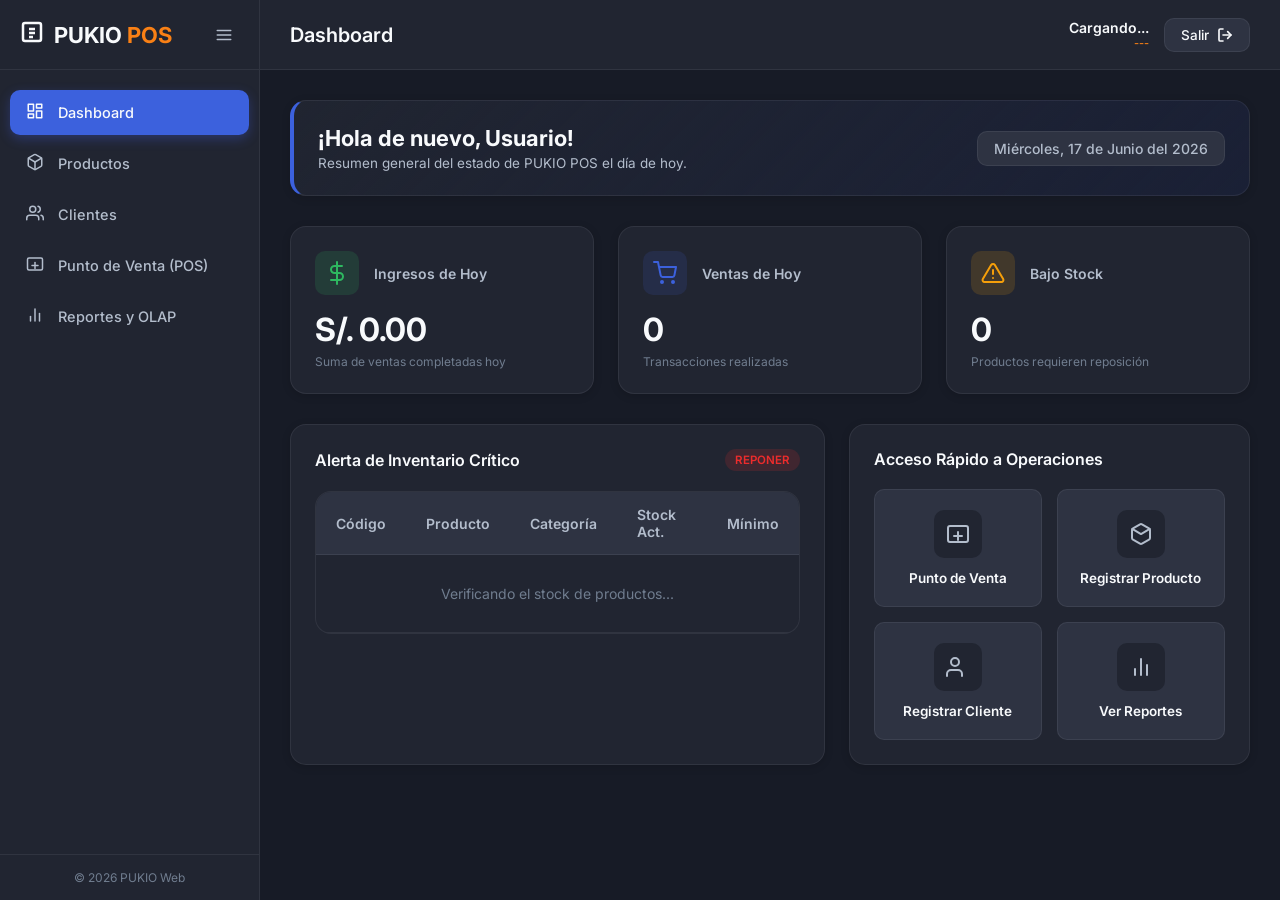
==== frontend/pages/dashboard.html @ 9247fb41 "Version web de Pukio - POS con Java Servlets, Oracle y JS vanilla" ====
<!DOCTYPE html>
<html lang="es">
<head>
    <meta charset="UTF-8">
    <meta name="viewport" content="width=device-width, initial-scale=1.0">
    <title>PUKIO - Dashboard</title>
    
    <!-- Hojas de Estilo -->
    <link rel="stylesheet" href="../css/variables.css">
    <link rel="stylesheet" href="../css/main.css">
    <link rel="stylesheet" href="../css/layout.css">
    <link rel="stylesheet" href="../css/components.css">
    <link rel="stylesheet" href="../css/views/dashboard.css">
</head>
<body>
    <div id="app-container">
        <!-- Sidebar Colapsable -->
        <aside id="sidebar">
            <div class="sidebar-header">
                <div class="sidebar-logo">
                    <span class="logo-icon">
                        <svg width="24" height="24" viewBox="0 0 24 24" fill="none" stroke="currentColor" stroke-width="2.5"><rect x="3" y="3" width="18" height="18" rx="2" ry="2"></rect><line x1="9" y1="9" x2="15" y2="9"></line><line x1="9" y1="13" x2="15" y2="13"></line><line x1="9" y1="17" x2="13" y2="17"></line></svg>
                    </span>
                    <span>PUKIO <span class="logo-highlight">POS</span></span>
                </div>
                <button id="sidebar-toggle-btn">
                    <svg width="18" height="18" viewBox="0 0 24 24" fill="none" stroke="currentColor" stroke-width="2" stroke-linecap="round" stroke-linejoin="round"><line x1="3" y1="12" x2="21" y2="12"></line><line x1="3" y1="6" x2="21" y2="6"></line><line x1="3" y1="18" x2="21" y2="18"></line></svg>
                </button>
            </div>
            
            <ul class="sidebar-menu">
                <li class="menu-item active">
                    <a href="dashboard.html">
                        <span class="menu-icon">
                            <svg width="18" height="18" viewBox="0 0 24 24" fill="none" stroke="currentColor" stroke-width="2" stroke-linecap="round" stroke-linejoin="round"><rect x="3" y="3" width="7" height="9"></rect><rect x="14" y="3" width="7" height="5"></rect><rect x="14" y="12" width="7" height="9"></rect><rect x="3" y="16" width="7" height="5"></rect></svg>
                        </span>
                        <span>Dashboard</span>
                    </a>
                </li>
                <li class="menu-item">
                    <a href="productos.html">
                        <span class="menu-icon">
                            <svg width="18" height="18" viewBox="0 0 24 24" fill="none" stroke="currentColor" stroke-width="2" stroke-linecap="round" stroke-linejoin="round"><path d="M21 16V8a2 2 0 0 0-1-1.73l-7-4a2 2 0 0 0-2 0l-7 4A2 2 0 0 0 3 8v8a2 2 0 0 0 1 1.73l7 4a2 2 0 0 0 2 0l7-4A2 2 0 0 0 21 16z"></path><polyline points="3.27 6.96 12 12.01 20.73 6.96"></polyline><line x1="12" y1="22.08" x2="12" y2="12"></line></svg>
                        </span>
                        <span>Productos</span>
                    </a>
                </li>
                <li class="menu-item">
                    <a href="clientes.html">
                        <span class="menu-icon">
                            <svg width="18" height="18" viewBox="0 0 24 24" fill="none" stroke="currentColor" stroke-width="2" stroke-linecap="round" stroke-linejoin="round"><path d="M17 21v-2a4 4 0 0 0-4-4H5a4 4 0 0 0-4 4v2"></path><circle cx="9" cy="7" r="4"></circle><path d="M23 21v-2a4 4 0 0 0-3-3.87"></path><path d="M16 3.13a4 4 0 0 1 0 7.75"></path></svg>
                        </span>
                        <span>Clientes</span>
                    </a>
                </li>
                <li class="menu-item">
                    <a href="pos.html">
                        <span class="menu-icon">
                            <svg width="18" height="18" viewBox="0 0 24 24" fill="none" stroke="currentColor" stroke-width="2" stroke-linecap="round" stroke-linejoin="round"><rect x="2" y="4" width="20" height="16" rx="2" ry="2"></rect><line x1="12" y1="10" x2="12" y2="18"></line><line x1="8" y1="14" x2="16" y2="14"></line></svg>
                        </span>
                        <span>Punto de Venta (POS)</span>
                    </a>
                </li>
                <li class="menu-item menu-item-reportes">
                    <a href="reportes.html">
                        <span class="menu-icon">
                            <svg width="18" height="18" viewBox="0 0 24 24" fill="none" stroke="currentColor" stroke-width="2" stroke-linecap="round" stroke-linejoin="round"><line x1="18" y1="20" x2="18" y2="10"></line><line x1="12" y1="20" x2="12" y2="4"></line><line x1="6" y1="20" x2="6" y2="14"></line></svg>
                        </span>
                        <span>Reportes y OLAP</span>
                    </a>
                </li>
            </ul>
            
            <div class="sidebar-footer">
                <p>&copy; 2026 PUKIO Web</p>
            </div>
        </aside>

        <!-- Contenido principal -->
        <main id="content-wrapper">
            <!-- Barra Superior Navbar -->
            <header id="navbar">
                <div class="page-title-area">
                    <h1>Dashboard</h1>
                </div>
                <div class="user-profile-area">
                    <div class="user-info">
                        <div class="user-name">Cargando...</div>
                        <div class="user-role">---</div>
                    </div>
                    <button id="logout-btn">
                        <span>Salir</span>
                        <svg width="16" height="16" viewBox="0 0 24 24" fill="none" stroke="currentColor" stroke-width="2.5" stroke-linecap="round" stroke-linejoin="round"><path d="M9 21H5a2 2 0 0 1-2-2V5a2 2 0 0 1 2-2h4"></path><polyline points="16 17 21 12 16 7"></polyline><line x1="21" y1="12" x2="9" y2="12"></line></svg>
                    </button>
                </div>
            </header>
            
            <!-- Cuerpo de la Página -->
            <div class="content-body">
                <!-- Banner de bienvenida -->
                <div class="welcome-banner card">
                    <div class="welcome-text">
                        <h2>¡Hola de nuevo, <span id="welcome-username">Usuario</span>!</h2>
                        <p>Resumen general del estado de PUKIO POS el día de hoy.</p>
                    </div>
                    <div class="welcome-date" id="current-date-el">Miércoles, 17 de Junio del 2026</div>
                </div>

                <!-- Tarjetas de Métricas -->
                <div class="metrics-grid">
                    <!-- Ventas Totales del Día -->
                    <div class="metric-card card">
                        <div class="metric-header">
                            <span class="metric-icon success-icon">
                                <svg width="24" height="24" viewBox="0 0 24 24" fill="none" stroke="currentColor" stroke-width="2" stroke-linecap="round" stroke-linejoin="round"><line x1="12" y1="1" x2="12" y2="23"></line><path d="M17 5H9.5a3.5 3.5 0 0 0 0 7h5a3.5 3.5 0 0 1 0 7H6"></path></svg>
                            </span>
                            <h3>Ingresos de Hoy</h3>
                        </div>
                        <div class="metric-value" id="today-total">S/. 0.00</div>
                        <p class="metric-sub">Suma de ventas completadas hoy</p>
                    </div>
                    
                    <!-- Cantidad de Transacciones -->
                    <div class="metric-card card">
                        <div class="metric-header">
                            <span class="metric-icon accent-icon">
                                <svg width="24" height="24" viewBox="0 0 24 24" fill="none" stroke="currentColor" stroke-width="2" stroke-linecap="round" stroke-linejoin="round"><circle cx="9" cy="21" r="1"></circle><circle cx="20" cy="21" r="1"></circle><path d="M1 1h4l2.68 13.39a2 2 0 0 0 2 1.61h9.72a2 2 0 0 0 2-1.61L23 6H6"></path></svg>
                            </span>
                            <h3>Ventas de Hoy</h3>
                        </div>
                        <div class="metric-value" id="today-count">0</div>
                        <p class="metric-sub">Transacciones realizadas</p>
                    </div>
                    
                    <!-- Productos con Bajo Stock -->
                    <div class="metric-card card" id="low-stock-metric-card">
                        <div class="metric-header">
                            <span class="metric-icon warning-icon">
                                <svg width="24" height="24" viewBox="0 0 24 24" fill="none" stroke="currentColor" stroke-width="2" stroke-linecap="round" stroke-linejoin="round"><path d="M10.29 3.86L1.82 18a2 2 0 0 0 1.71 3h16.94a2 2 0 0 0 1.71-3L13.71 3.86a2 2 0 0 0-3.42 0z"></path><line x1="12" y1="9" x2="12" y2="13"></line><line x1="12" y1="17" x2="12.01" y2="17"></line></svg>
                            </span>
                            <h3>Bajo Stock</h3>
                        </div>
                        <div class="metric-value" id="low-stock-count">0</div>
                        <p class="metric-sub">Productos requieren reposición</p>
                    </div>
                </div>

                <!-- Secciones de Contenido: Alertas y Accesos Rápidos -->
                <div class="dashboard-details-grid">
                    <!-- Alerta de Stock Bajo (Lista detallada) -->
                    <section class="card detail-section flex-column">
                        <div class="section-header">
                            <h2>Alerta de Inventario Crítico</h2>
                            <span class="badge badge-danger">Reponer</span>
                        </div>
                        
                        <div class="table-container list-scroll">
                            <table class="table" id="low-stock-table">
                                <thead>
                                    <tr>
                                        <th>Código</th>
                                        <th>Producto</th>
                                        <th>Categoría</th>
                                        <th>Stock Act.</th>
                                        <th>Mínimo</th>
                                    </tr>
                                </thead>
                                <tbody>
                                    <tr>
                                        <td colspan="5" style="text-align: center; color: var(--text-muted); padding: 30px;">
                                            Verificando el stock de productos...
                                        </td>
                                    </tr>
                                </tbody>
                            </table>
                        </div>
                    </section>
                    
                    <!-- Accesos Rápidos -->
                    <section class="card detail-section quick-actions-section">
                        <h2>Acceso Rápido a Operaciones</h2>
                        <div class="actions-grid">
                            <a href="pos.html" class="action-tile pos-tile">
                                <span class="action-icon">
                                    <svg width="24" height="24" viewBox="0 0 24 24" fill="none" stroke="currentColor" stroke-width="2" stroke-linecap="round" stroke-linejoin="round"><rect x="2" y="4" width="20" height="16" rx="2" ry="2"></rect><line x1="12" y1="10" x2="12" y2="18"></line><line x1="8" y1="14" x2="16" y2="14"></line></svg>
                                </span>
                                <span>Punto de Venta</span>
                            </a>
                            <a href="productos.html" class="action-tile products-tile">
                                <span class="action-icon">
                                    <svg width="24" height="24" viewBox="0 0 24 24" fill="none" stroke="currentColor" stroke-width="2" stroke-linecap="round" stroke-linejoin="round"><path d="M21 16V8a2 2 0 0 0-1-1.73l-7-4a2 2 0 0 0-2 0l-7 4A2 2 0 0 0 3 8v8a2 2 0 0 0 1 1.73l7 4a2 2 0 0 0 2 0l7-4A2 2 0 0 0 21 16z"></path><polyline points="3.27 6.96 12 12.01 20.73 6.96"></polyline></svg>
                                </span>
                                <span>Registrar Producto</span>
                            </a>
                            <a href="clientes.html" class="action-tile clients-tile">
                                <span class="action-icon">
                                    <svg width="24" height="24" viewBox="0 0 24 24" fill="none" stroke="currentColor" stroke-width="2" stroke-linecap="round" stroke-linejoin="round"><path d="M16 21v-2a4 4 0 0 0-4-4H5a4 4 0 0 0-4 4v2"></path><circle cx="9" cy="7" r="4"></circle></svg>
                                </span>
                                <span>Registrar Cliente</span>
                            </a>
                            <a href="reportes.html" class="action-tile reports-tile menu-item-reportes">
                                <span class="action-icon">
                                    <svg width="24" height="24" viewBox="0 0 24 24" fill="none" stroke="currentColor" stroke-width="2" stroke-linecap="round" stroke-linejoin="round"><line x1="18" y1="20" x2="18" y2="10"></line><line x1="12" y1="20" x2="12" y2="4"></line><line x1="6" y1="20" x2="6" y2="14"></line></svg>
                                </span>
                                <span>Ver Reportes</span>
                            </a>
                        </div>
                    </section>
                </div>
            </div>
        </main>
    </div>

    <!-- Scripts -->
    <script type="module" src="../js/app.js"></script>
    <script type="module" src="../js/views/dashboard.js"></script>
</body>
</html>
---- frontend/css/variables.css ----
/* PUKIO POS - Variables CSS (Diseño Global y Paleta) */

:root {
    /* Paleta de Colores - Sleek Dark Mode */
    --bg-primary: hsl(224, 25%, 12%);       /* Fondo principal ultra oscuro */
    --bg-secondary: hsl(224, 20%, 16%);     /* Paneles y cards */
    --bg-tertiary: hsl(224, 18%, 22%);      /* Inputs, selectores, hover */
    
    --text-primary: hsl(210, 40%, 98%);     /* Texto principal brillante */
    --text-secondary: hsl(215, 20%, 75%);   /* Subtextos o etiquetas */
    --text-muted: hsl(215, 12%, 50%);       /* Placeholders y datos deshabilitados */
    
    /* Acentuados y Botones */
    --accent: hsl(226, 70%, 55%);           /* Indigo principal */
    --accent-hover: hsl(226, 70%, 63%);
    --accent-orange: hsl(28, 95%, 53%);     /* Ámbar naranja (POS, acciones secundarias) */
    --accent-orange-hover: hsl(28, 95%, 60%);
    
    /* Estados del Negocio */
    --success: hsl(142, 60%, 45%);          /* Operaciones exitosas, ingresos */
    --success-bg: hsla(142, 60%, 45%, 0.15);
    --warning: hsl(38, 92%, 50%);           /* Alertas de stock medio, advertencias */
    --warning-bg: hsla(38, 92%, 50%, 0.15);
    --danger: hsl(0, 84%, 55%);             /* Productos sin stock, errores */
    --danger-bg: hsla(0, 84%, 55%, 0.15);
    
    /* Bordes y Sombras */
    --border-color: hsla(210, 20%, 90%, 0.08);
    --glass-bg: rgba(26, 34, 50, 0.7);
    --glass-border: rgba(255, 255, 255, 0.06);
    --glass-blur: blur(12px);
    
    --shadow-sm: 0 2px 8px rgba(0, 0, 0, 0.15);
    --shadow-md: 0 8px 20px rgba(0, 0, 0, 0.3);
    --shadow-lg: 0 16px 36px rgba(0, 0, 0, 0.5);
    
    /* Tipografía y Bordes */
    --font-sans: 'Inter', -apple-system, BlinkMacSystemFont, "Segoe UI", Roboto, sans-serif;
    --radius-sm: 6px;
    --radius-md: 10px;
    --radius-lg: 16px;
    --radius-full: 9999px;
    
    /* Transiciones */
    --transition-fast: 0.15s ease;
    --transition-normal: 0.25s cubic-bezier(0.4, 0, 0.2, 1);
    
    /* Tamaños Estructura */
    --sidebar-width: 260px;
    --sidebar-collapsed-width: 70px;
    --header-height: 70px;
}
---- frontend/css/main.css ----
@import url('https://fonts.googleapis.com/css2?family=Inter:wght@300;400;500;600;700&display=swap');

/* Reset global */
* {
    margin: 0;
    padding: 0;
    box-sizing: border-box;
    font-family: var(--font-sans);
    -webkit-font-smoothing: antialiased;
    -moz-osx-font-smoothing: grayscale;
}

body {
    background-color: var(--bg-primary);
    color: var(--text-primary);
    overflow-x: hidden;
    min-height: 100vh;
}

/* Scrollbar Personalizado */
::-webkit-scrollbar {
    width: 8px;
    height: 8px;
}
::-webkit-scrollbar-track {
    background: var(--bg-primary);
}
::-webkit-scrollbar-thumb {
    background: var(--bg-tertiary);
    border-radius: var(--radius-full);
}
::-webkit-scrollbar-thumb:hover {
    background: var(--text-muted);
}

/* Links */
a {
    color: var(--accent);
    text-decoration: none;
    transition: var(--transition-fast);
}
a:hover {
    color: var(--accent-hover);
}

/* Animaciones */
@keyframes fadeIn {
    from { opacity: 0; transform: translateY(8px); }
    to { opacity: 1; transform: translateY(0); }
}

@keyframes slideIn {
    from { transform: translateX(120%); }
    to { transform: translateX(0); }
}

@keyframes spin {
    to { transform: rotate(360deg); }
}

/* Contenedor Toast */
#toast-container {
    position: fixed;
    top: 20px;
    right: 20px;
    z-index: 9999;
    display: flex;
    flex-direction: column;
    gap: 10px;
    pointer-events: none;
}

/* Estilo de Toast */
.toast {
    background: var(--glass-bg);
    backdrop-filter: var(--glass-blur);
    border: 1px solid var(--glass-border);
    color: var(--text-primary);
    padding: 14px 20px;
    border-radius: var(--radius-md);
    box-shadow: var(--shadow-lg);
    display: flex;
    align-items: center;
    gap: 12px;
    min-width: 300px;
    max-width: 450px;
    animation: slideIn var(--transition-normal) forwards;
    pointer-events: auto;
    border-left: 4px solid var(--accent);
}

.toast.toast-success {
    border-left-color: var(--success);
}

.toast.toast-warning {
    border-left-color: var(--warning);
}

.toast.toast-error {
    border-left-color: var(--danger);
}

.toast-message {
    font-size: 13.5px;
    font-weight: 500;
    flex: 1;
}

.toast-close {
    background: none;
    border: none;
    color: var(--text-secondary);
    cursor: pointer;
    font-size: 16px;
    display: flex;
    align-items: center;
    justify-content: center;
    padding: 4px;
    opacity: 0.7;
    transition: var(--transition-fast);
}
.toast-close:hover {
    opacity: 1;
    color: var(--text-primary);
}

/* Loader global */
.app-loader-backdrop {
    position: fixed;
    top: 0;
    left: 0;
    width: 100vw;
    height: 100vh;
    background: rgba(15, 23, 42, 0.7);
    backdrop-filter: blur(4px);
    display: flex;
    align-items: center;
    justify-content: center;
    z-index: 10000;
    opacity: 0;
    pointer-events: none;
    transition: opacity var(--transition-normal);
}

.app-loader-backdrop.active {
    opacity: 1;
    pointer-events: auto;
}

.spinner {
    width: 48px;
    height: 48px;
    border: 4px solid var(--bg-tertiary);
    border-top-color: var(--accent);
    border-radius: 50%;
    animation: spin 0.8s linear infinite;
}
---- frontend/css/layout.css ----
/* Layout Estructural - Grid de Aplicación */

#app-container {
    display: grid;
    grid-template-columns: var(--sidebar-width) 1fr;
    min-height: 100vh;
    transition: grid-template-columns var(--transition-normal);
}

body.sidebar-collapsed #app-container {
    grid-template-columns: var(--sidebar-collapsed-width) 1fr;
}

/* Sidebar Estilo Glassmorphism */
aside#sidebar {
    background: var(--bg-secondary);
    border-right: 1px solid var(--border-color);
    display: flex;
    flex-direction: column;
    height: 100vh;
    position: sticky;
    top: 0;
    overflow-y: auto;
    overflow-x: hidden;
    z-index: 100;
}

/* Header de Sidebar */
.sidebar-header {
    height: var(--header-height);
    display: flex;
    align-items: center;
    justify-content: space-between;
    padding: 0 20px;
    border-bottom: 1px solid var(--border-color);
}

.sidebar-logo {
    display: flex;
    align-items: center;
    gap: 10px;
    font-weight: 700;
    font-size: 22px;
    color: var(--text-primary);
    white-space: nowrap;
    transition: opacity var(--transition-fast);
}

.sidebar-logo span.logo-highlight {
    color: var(--accent-orange);
}

body.sidebar-collapsed .sidebar-logo span:not(.logo-icon) {
    display: none;
}

#sidebar-toggle-btn {
    background: none;
    border: none;
    color: var(--text-secondary);
    cursor: pointer;
    font-size: 18px;
    display: flex;
    align-items: center;
    justify-content: center;
    padding: 6px;
    border-radius: var(--radius-sm);
    transition: var(--transition-fast);
}
#sidebar-toggle-btn:hover {
    background: var(--bg-tertiary);
    color: var(--text-primary);
}

body.sidebar-collapsed #sidebar-toggle-btn {
    margin: 0 auto;
}

/* Menú de Navegación */
.sidebar-menu {
    list-style: none;
    padding: 20px 10px;
    display: flex;
    flex-direction: column;
    gap: 6px;
    flex: 1;
}

.menu-item a {
    display: flex;
    align-items: center;
    gap: 14px;
    padding: 12px 16px;
    color: var(--text-secondary);
    border-radius: var(--radius-md);
    font-size: 14.5px;
    font-weight: 500;
    transition: var(--transition-normal);
    white-space: nowrap;
}

.menu-item a:hover {
    background: var(--bg-tertiary);
    color: var(--text-primary);
}

.menu-item.active a {
    background: var(--accent);
    color: var(--text-primary);
    box-shadow: 0 4px 12px rgba(67, 97, 238, 0.3);
}

body.sidebar-collapsed .menu-item a span:not(.menu-icon) {
    display: none;
}
body.sidebar-collapsed .menu-item a {
    justify-content: center;
    padding: 12px 0;
}

/* Footer del Sidebar */
.sidebar-footer {
    padding: 15px;
    border-top: 1px solid var(--border-color);
    font-size: 12px;
    color: var(--text-muted);
    text-align: center;
    white-space: nowrap;
}
body.sidebar-collapsed .sidebar-footer {
    display: none;
}

/* Contenido Principal */
main#content-wrapper {
    display: flex;
    flex-direction: column;
    height: 100vh;
    overflow-y: auto;
}

/* Barra superior (Navbar) */
header#navbar {
    height: var(--header-height);
    background: var(--bg-secondary);
    border-bottom: 1px solid var(--border-color);
    display: flex;
    align-items: center;
    justify-content: space-between;
    padding: 0 30px;
    position: sticky;
    top: 0;
    z-index: 90;
}

.page-title-area h1 {
    font-size: 20px;
    font-weight: 600;
    color: var(--text-primary);
}

.user-profile-area {
    display: flex;
    align-items: center;
    gap: 15px;
}

.user-info {
    text-align: right;
}

.user-name {
    font-size: 14px;
    font-weight: 600;
    color: var(--text-primary);
}

.user-role {
    font-size: 11px;
    font-weight: 500;
    color: var(--accent-orange);
    text-transform: uppercase;
}

#logout-btn {
    background: var(--bg-tertiary);
    border: 1px solid var(--border-color);
    color: var(--text-primary);
    cursor: pointer;
    font-size: 13.5px;
    font-weight: 500;
    padding: 8px 16px;
    border-radius: var(--radius-md);
    display: flex;
    align-items: center;
    gap: 8px;
    transition: var(--transition-fast);
}

#logout-btn:hover {
    background: var(--danger-bg);
    border-color: var(--danger);
    color: var(--danger);
}

/* Panel Principal de Contenido */
.content-body {
    padding: 30px;
    flex: 1;
    animation: fadeIn var(--transition-normal) forwards;
}

/* Responsividad para móviles */
@media (max-width: 768px) {
    #app-container {
        grid-template-columns: 1fr;
    }
    aside#sidebar {
        position: fixed;
        left: calc(-1 * var(--sidebar-width));
        transition: left var(--transition-normal);
        height: 100vh;
    }
    body.sidebar-open aside#sidebar {
        left: 0;
    }
    body.sidebar-collapsed #app-container {
        grid-template-columns: 1fr;
    }
    header#navbar {
        padding: 0 15px;
    }
}
---- frontend/css/components.css ----
/* PUKIO POS - Biblioteca de Componentes UI */

/* Tarjetas (Cards) */
.card {
    background: var(--bg-secondary);
    border: 1px solid var(--border-color);
    border-radius: var(--radius-lg);
    padding: 24px;
    box-shadow: var(--shadow-sm);
    transition: transform var(--transition-normal), box-shadow var(--transition-normal);
}

.card:hover {
    transform: translateY(-2px);
    box-shadow: var(--shadow-md);
}

/* Botones Premium */
.btn {
    display: inline-flex;
    align-items: center;
    justify-content: center;
    gap: 8px;
    font-size: 14px;
    font-weight: 600;
    padding: 10px 20px;
    border-radius: var(--radius-md);
    border: 1px solid transparent;
    cursor: pointer;
    transition: var(--transition-normal);
    user-select: none;
    text-align: center;
}

.btn-primary {
    background: var(--accent);
    color: var(--text-primary);
    box-shadow: 0 4px 14px rgba(67, 97, 238, 0.25);
}
.btn-primary:hover {
    background: var(--accent-hover);
    transform: translateY(-1px);
    box-shadow: 0 6px 20px rgba(67, 97, 238, 0.35);
}
.btn-primary:active {
    transform: translateY(0);
}

.btn-secondary {
    background: var(--bg-tertiary);
    border-color: var(--border-color);
    color: var(--text-primary);
}
.btn-secondary:hover {
    background: var(--text-muted);
    color: var(--bg-primary);
}

.btn-orange {
    background: var(--accent-orange);
    color: var(--text-primary);
    box-shadow: 0 4px 14px rgba(245, 124, 0, 0.25);
}
.btn-orange:hover {
    background: var(--accent-orange-hover);
    transform: translateY(-1px);
    box-shadow: 0 6px 20px rgba(245, 124, 0, 0.35);
}

.btn-danger {
    background: var(--danger-bg);
    border-color: var(--danger);
    color: var(--danger);
}
.btn-danger:hover {
    background: var(--danger);
    color: var(--text-primary);
}

.btn-success {
    background: var(--success-bg);
    border-color: var(--success);
    color: var(--success);
}
.btn-success:hover {
    background: var(--success);
    color: var(--text-primary);
}

/* Formulario e Inputs */
.form-group {
    margin-bottom: 20px;
    display: flex;
    flex-direction: column;
    gap: 8px;
}

.form-label {
    font-size: 13px;
    font-weight: 550;
    color: var(--text-secondary);
}

.form-input {
    background: var(--bg-tertiary);
    border: 1px solid var(--border-color);
    color: var(--text-primary);
    padding: 12px 16px;
    font-size: 14.5px;
    border-radius: var(--radius-md);
    outline: none;
    transition: var(--transition-fast);
    width: 100%;
}

.form-input::placeholder {
    color: var(--text-muted);
}

.form-input:focus {
    border-color: var(--accent);
    box-shadow: 0 0 0 3px rgba(67, 97, 238, 0.15);
    background: var(--bg-secondary);
}

.form-input[readonly] {
    background: var(--bg-primary);
    color: var(--text-secondary);
    cursor: not-allowed;
}

/* Tablas Interactivas */
.table-container {
    width: 100%;
    overflow-x: auto;
    border: 1px solid var(--border-color);
    border-radius: var(--radius-lg);
    background: var(--bg-secondary);
}

.table {
    width: 100%;
    border-collapse: collapse;
    text-align: left;
    font-size: 14px;
}

.table th {
    background: var(--bg-tertiary);
    color: var(--text-secondary);
    font-weight: 600;
    padding: 14px 20px;
    border-bottom: 1px solid var(--border-color);
}

.table td {
    padding: 14px 20px;
    border-bottom: 1px solid var(--border-color);
    color: var(--text-primary);
    transition: background-color var(--transition-fast);
}

.table tbody tr:hover td {
    background-color: rgba(255, 255, 255, 0.02);
}

/* Alertas de Stock en Tabla */
.table tbody tr.row-warning td {
    background-color: var(--warning-bg);
}
.table tbody tr.row-danger td {
    background-color: var(--danger-bg);
}

/* Badges (Etiquetas) */
.badge {
    display: inline-flex;
    padding: 4px 10px;
    border-radius: var(--radius-full);
    font-size: 11.5px;
    font-weight: 600;
    text-transform: uppercase;
}

.badge-success { background: var(--success-bg); color: var(--success); }
.badge-warning { background: var(--warning-bg); color: var(--warning); }
.badge-danger { background: var(--danger-bg); color: var(--danger); }
.badge-info { background: rgba(67, 97, 238, 0.15); color: var(--accent); }

/* Modales Animados */
.modal-backdrop {
    position: fixed;
    top: 0;
    left: 0;
    width: 100vw;
    height: 100vh;
    background: rgba(15, 23, 42, 0.75);
    backdrop-filter: blur(5px);
    display: flex;
    align-items: center;
    justify-content: center;
    z-index: 1000;
    opacity: 0;
    pointer-events: none;
    transition: opacity var(--transition-normal);
}

.modal-backdrop.active {
    opacity: 1;
    pointer-events: auto;
}

.modal {
    background: var(--bg-secondary);
    border: 1px solid var(--border-color);
    border-radius: var(--radius-lg);
    width: 100%;
    max-width: 550px;
    box-shadow: var(--shadow-lg);
    transform: translateY(-30px);
    transition: transform var(--transition-normal);
    overflow: hidden;
}

.modal-backdrop.active .modal {
    transform: translateY(0);
}

.modal-header {
    display: flex;
    align-items: center;
    justify-content: space-between;
    padding: 20px 24px;
    border-bottom: 1px solid var(--border-color);
}

.modal-title {
    font-size: 18px;
    font-weight: 600;
    color: var(--text-primary);
}

.modal-close {
    background: none;
    border: none;
    color: var(--text-secondary);
    font-size: 20px;
    cursor: pointer;
    transition: var(--transition-fast);
}
.modal-close:hover {
    color: var(--text-primary);
}

.modal-body {
    padding: 24px;
    max-height: 70vh;
    overflow-y: auto;
}

.modal-footer {
    display: flex;
    align-items: center;
    justify-content: flex-end;
    gap: 12px;
    padding: 16px 24px;
    background: var(--bg-tertiary);
    border-top: 1px solid var(--border-color);
}

/* Buscador instantáneo e input con icono */
.search-container {
    position: relative;
    width: 100%;
    max-width: 400px;
}

.search-input {
    padding-left: 40px;
}

.search-icon {
    position: absolute;
    left: 14px;
    top: 50%;
    transform: translateY(-50%);
    color: var(--text-muted);
    pointer-events: none;
    display: flex;
}
---- frontend/css/views/dashboard.css ----
/* Dashboard View Styles */

/* Banner de Bienvenida */
.welcome-banner {
    display: flex;
    justify-content: space-between;
    align-items: center;
    background: linear-gradient(135deg, var(--bg-secondary) 0%, rgba(67, 97, 238, 0.08) 100%);
    border-left: 4px solid var(--accent);
    margin-bottom: 30px;
}

.welcome-text h2 {
    font-size: 22px;
    font-weight: 700;
    color: var(--text-primary);
}

.welcome-text p {
    font-size: 13.5px;
    color: var(--text-secondary);
    margin-top: 4px;
}

.welcome-date {
    font-size: 14px;
    font-weight: 500;
    color: var(--text-secondary);
    padding: 8px 16px;
    background: var(--bg-tertiary);
    border-radius: var(--radius-md);
    border: 1px solid var(--border-color);
}

/* Grilla de Métricas */
.metrics-grid {
    display: grid;
    grid-template-columns: repeat(auto-fit, minmax(280px, 1fr));
    gap: 24px;
    margin-bottom: 30px;
}

.metric-card {
    display: flex;
    flex-direction: column;
    justify-content: space-between;
    min-height: 160px;
}

.metric-header {
    display: flex;
    align-items: center;
    gap: 15px;
}

.metric-header h3 {
    font-size: 14px;
    font-weight: 600;
    color: var(--text-secondary);
}

.metric-icon {
    display: inline-flex;
    padding: 10px;
    border-radius: var(--radius-md);
}

.metric-icon.success-icon { background: var(--success-bg); color: var(--success); }
.metric-icon.accent-icon { background: rgba(67, 97, 238, 0.12); color: var(--accent); }
.metric-icon.warning-icon { background: var(--warning-bg); color: var(--warning); }

.metric-value {
    font-size: 32px;
    font-weight: 700;
    color: var(--text-primary);
    margin: 15px 0 5px 0;
    letter-spacing: -0.5px;
}

.metric-sub {
    font-size: 12px;
    color: var(--text-muted);
}

/* Grilla de detalles inferiores */
.dashboard-details-grid {
    display: grid;
    grid-template-columns: 1.6fr 1.2fr;
    gap: 24px;
}

@media (max-width: 1024px) {
    .dashboard-details-grid {
        grid-template-columns: 1fr;
    }
}

.detail-section h2 {
    font-size: 16px;
    font-weight: 600;
    color: var(--text-primary);
}

.section-header {
    display: flex;
    justify-content: space-between;
    align-items: center;
    margin-bottom: 20px;
}

.list-scroll {
    max-height: 300px;
    overflow-y: auto;
}

/* Baldosas de Acceso Rápido */
.quick-actions-section {
    display: flex;
    flex-direction: column;
}

.quick-actions-section h2 {
    margin-bottom: 20px;
}

.actions-grid {
    display: grid;
    grid-template-columns: repeat(2, 1fr);
    gap: 15px;
    flex: 1;
}

.action-tile {
    display: flex;
    flex-direction: column;
    align-items: center;
    justify-content: center;
    gap: 12px;
    background: var(--bg-tertiary);
    border: 1px solid var(--border-color);
    border-radius: var(--radius-md);
    padding: 20px;
    color: var(--text-primary);
    transition: var(--transition-normal);
    cursor: pointer;
    text-align: center;
}

.action-tile:hover {
    transform: translateY(-3px);
    border-color: var(--accent);
    box-shadow: var(--shadow-md);
    background: linear-gradient(185deg, var(--bg-tertiary) 0%, rgba(67, 97, 238, 0.04) 100%);
}

.action-icon {
    display: flex;
    padding: 12px;
    border-radius: var(--radius-md);
    background: var(--bg-secondary);
    color: var(--text-secondary);
    transition: var(--transition-normal);
}

.action-tile:hover .action-icon {
    color: var(--text-primary);
    background: var(--accent);
    box-shadow: 0 4px 10px rgba(67, 97, 238, 0.25);
}

/* Tile de POS destaca más */
.pos-tile:hover .action-icon {
    background: var(--accent-orange);
    box-shadow: 0 4px 10px rgba(245, 124, 0, 0.25);
}
.pos-tile:hover {
    border-color: var(--accent-orange);
}

.action-tile span:not(.action-icon) {
    font-size: 13.5px;
    font-weight: 600;
}

/* Estilo para fila resaltada si el stock es 0 */
.table tr.row-danger td {
    color: var(--danger);
    font-weight: 500;
}
.table tr.row-warning td {
    color: var(--warning);
    font-weight: 500;
}

/* Efecto pulsante para la métrica de bajo stock si es mayor a 0 */
.metric-card-alert {
    border-color: var(--danger);
    background: linear-gradient(135deg, var(--bg-secondary) 0%, rgba(239, 68, 68, 0.05) 100%);
    animation: alertPulse 3s infinite ease-in-out;
}

@keyframes alertPulse {
    0%, 100% { box-shadow: var(--shadow-sm); }
    50% { box-shadow: 0 0 15px rgba(239, 68, 68, 0.2); }
}
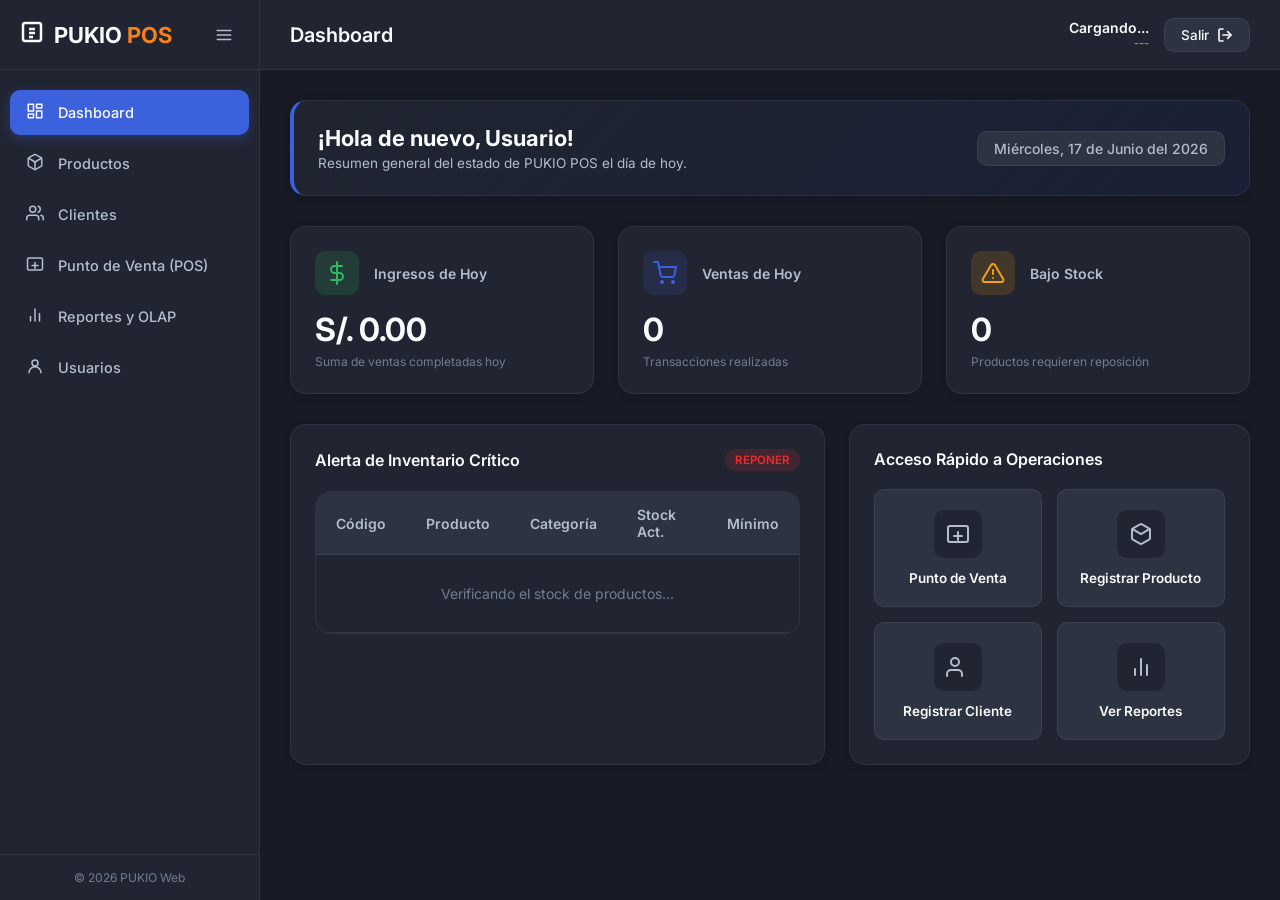
==== commit 04e663c9: "feat: version refactorizada de pukio" ====
--- a/frontend/pages/dashboard.html
+++ b/frontend/pages/dashboard.html
@@ -69,6 +69,14 @@
                         <span>Reportes y OLAP</span>
                     </a>
                 </li>
+                <li class="menu-item menu-item-usuarios">
+                    <a href="usuarios.html">
+                        <span class="menu-icon">
+                            <svg width="18" height="18" viewBox="0 0 24 24" fill="none" stroke="currentColor" stroke-width="2" stroke-linecap="round" stroke-linejoin="round"><circle cx="12" cy="8" r="4"></circle><path d="M20 21a8 8 0 1 0-16 0"></path></svg>
+                        </span>
+                        <span>Usuarios</span>
+                    </a>
+                </li>
             </ul>
             
             <div class="sidebar-footer">
